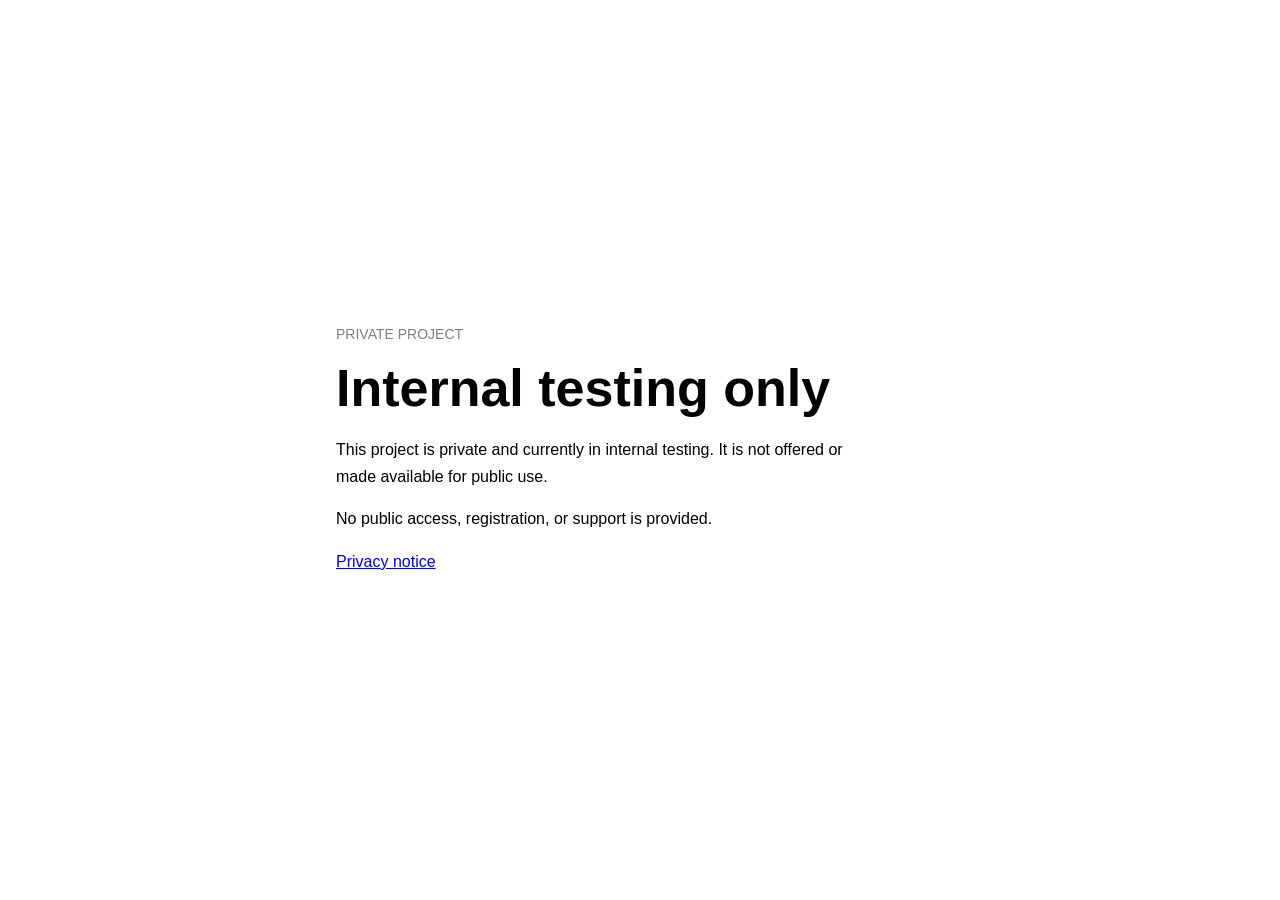
==== index.html @ 3c557b7e "Publish minimal static pages" ====
<!doctype html>
<html lang="en">
<head>
  <meta charset="utf-8">
  <meta name="viewport" content="width=device-width, initial-scale=1">
  <meta name="robots" content="noindex, nofollow, noarchive, nosnippet, noimageindex">
  <title>Private Project</title>
  <style>
    :root {
      color-scheme: light dark;
      font-family: -apple-system, BlinkMacSystemFont, "Segoe UI", sans-serif;
      background: Canvas;
      color: CanvasText;
    }

    body {
      min-height: 100vh;
      margin: 0;
      display: grid;
      place-items: center;
    }

    main {
      width: min(38rem, calc(100% - 3rem));
      padding: 3rem 0;
    }

    p {
      max-width: 34rem;
      line-height: 1.65;
    }

    .label {
      color: GrayText;
      font-size: 0.875rem;
      text-transform: uppercase;
    }

    h1 {
      margin: 0.5rem 0 1.25rem;
      font-size: clamp(2rem, 8vw, 3.25rem);
      line-height: 1.1;
    }

    a {
      color: LinkText;
    }
  </style>
</head>
<body>
  <main>
    <p class="label">Private project</p>
    <h1>Internal testing only</h1>
    <p>This project is private and currently in internal testing. It is not offered or made available for public use.</p>
    <p>No public access, registration, or support is provided.</p>
    <p><a href="./privacy.html">Privacy notice</a></p>
  </main>
</body>
</html>
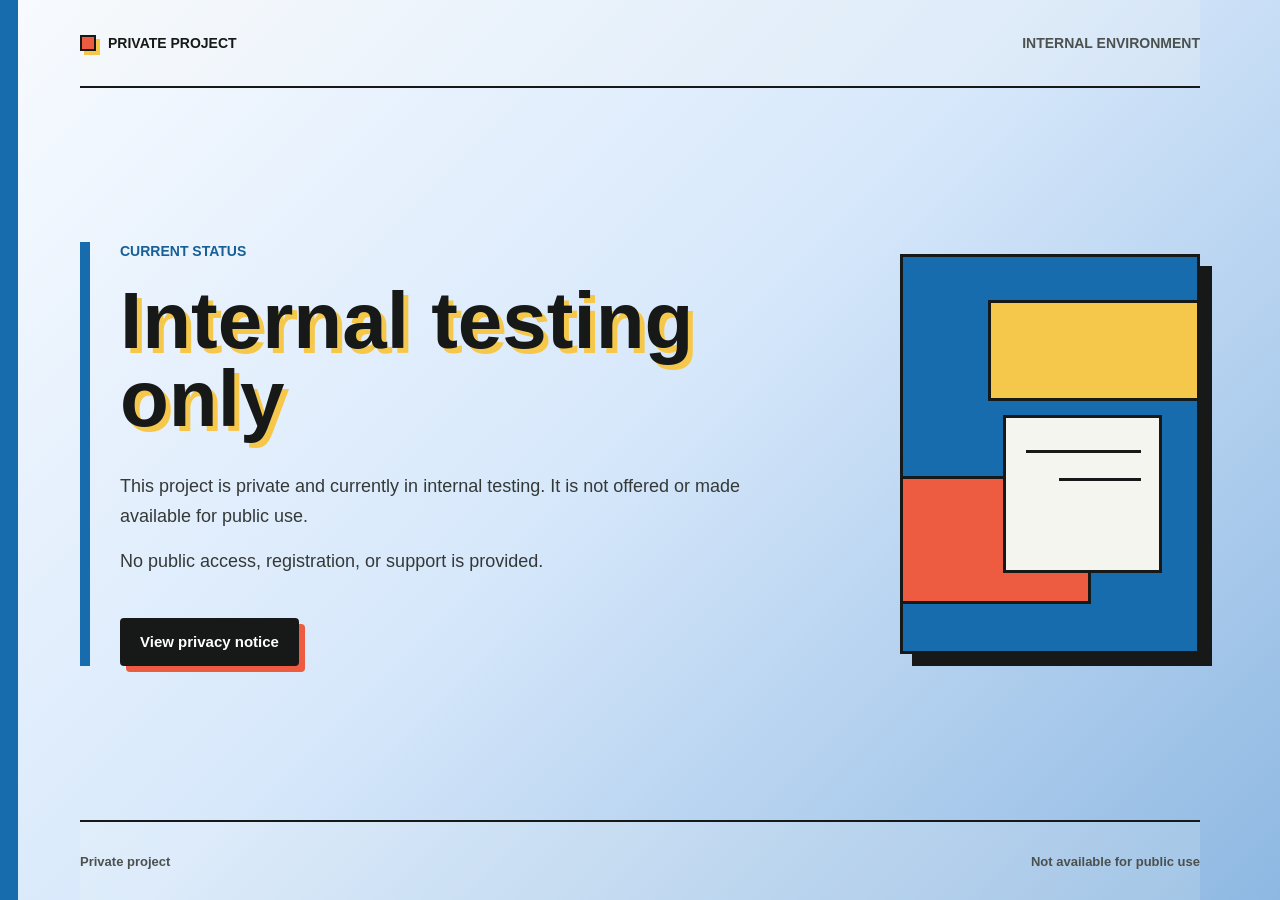
==== commit 228c27ef: "Refresh GitHub Pages visual design" ====
--- a/index.html
+++ b/index.html
@@ -5,55 +5,35 @@
   <meta name="viewport" content="width=device-width, initial-scale=1">
   <meta name="robots" content="noindex, nofollow, noarchive, nosnippet, noimageindex">
   <title>Private Project</title>
-  <style>
-    :root {
-      color-scheme: light dark;
-      font-family: -apple-system, BlinkMacSystemFont, "Segoe UI", sans-serif;
-      background: Canvas;
-      color: CanvasText;
-    }
-
-    body {
-      min-height: 100vh;
-      margin: 0;
-      display: grid;
-      place-items: center;
-    }
-
-    main {
-      width: min(38rem, calc(100% - 3rem));
-      padding: 3rem 0;
-    }
-
-    p {
-      max-width: 34rem;
-      line-height: 1.65;
-    }
-
-    .label {
-      color: GrayText;
-      font-size: 0.875rem;
-      text-transform: uppercase;
-    }
-
-    h1 {
-      margin: 0.5rem 0 1.25rem;
-      font-size: clamp(2rem, 8vw, 3.25rem);
-      line-height: 1.1;
-    }
-
-    a {
-      color: LinkText;
-    }
-  </style>
+  <link rel="stylesheet" href="./styles.css">
 </head>
 <body>
-  <main>
-    <p class="label">Private project</p>
-    <h1>Internal testing only</h1>
-    <p>This project is private and currently in internal testing. It is not offered or made available for public use.</p>
-    <p>No public access, registration, or support is provided.</p>
-    <p><a href="./privacy.html">Privacy notice</a></p>
-  </main>
+  <div class="page home">
+    <header class="topbar">
+      <p class="identity"><span class="identity-mark" aria-hidden="true"></span>Private project</p>
+      <p class="state">Internal environment</p>
+    </header>
+
+    <main class="content">
+      <section class="copy" aria-labelledby="page-title">
+        <p class="kicker">Current status</p>
+        <h1 id="page-title">Internal testing only</h1>
+        <p class="summary">This project is private and currently in internal testing. It is not offered or made available for public use.</p>
+        <p class="summary">No public access, registration, or support is provided.</p>
+        <a class="action" href="./privacy.html">View privacy notice</a>
+      </section>
+
+      <div class="art" aria-hidden="true">
+        <span class="art-panel"></span>
+        <span class="art-line art-line-one"></span>
+        <span class="art-line art-line-two"></span>
+      </div>
+    </main>
+
+    <footer class="footer">
+      <p>Private project</p>
+      <p>Not available for public use</p>
+    </footer>
+  </div>
 </body>
 </html>
--- a/styles.css
+++ b/styles.css
@@ -0,0 +1,364 @@
+:root {
+  color-scheme: light;
+  font-family: Inter, ui-sans-serif, -apple-system, BlinkMacSystemFont, "Segoe UI", sans-serif;
+  background: #f4f5ef;
+  color: #171918;
+}
+
+* {
+  box-sizing: border-box;
+}
+
+html {
+  min-width: 320px;
+  background: #f4f5ef;
+}
+
+body {
+  min-height: 100vh;
+  min-height: 100svh;
+  margin: 0;
+  background: #f4f5ef;
+}
+
+.page {
+  position: relative;
+  min-height: 100vh;
+  min-height: 100svh;
+  overflow: hidden;
+}
+
+.home {
+  background: linear-gradient(135deg, #f8fbff 0%, #d7e8fb 48%, #8eb8e2 100%);
+}
+
+.privacy {
+  background: linear-gradient(135deg, #f6fbf5 0%, #d2ecda 48%, #82c29b 100%);
+}
+
+.page::before {
+  position: fixed;
+  inset: 0 auto 0 0;
+  width: 18px;
+  background: #176cad;
+  content: "";
+}
+
+.privacy::before {
+  background: #11766f;
+}
+
+.topbar,
+.content,
+.footer {
+  width: min(1120px, calc(100% - 64px));
+  margin-inline: auto;
+}
+
+.topbar {
+  min-height: 88px;
+  display: flex;
+  align-items: center;
+  justify-content: space-between;
+  gap: 24px;
+  border-bottom: 2px solid #171918;
+  background: rgba(244, 245, 239, 0.22);
+}
+
+.identity,
+.state {
+  display: inline-flex;
+  align-items: center;
+  gap: 12px;
+  margin: 0;
+  font-size: 0.875rem;
+  font-weight: 800;
+  line-height: 1.2;
+  text-transform: uppercase;
+}
+
+.identity-mark {
+  width: 16px;
+  height: 16px;
+  background: #ed5b40;
+  border: 2px solid #171918;
+  box-shadow: 4px 4px 0 #f5c84c;
+}
+
+.state {
+  color: #4b514f;
+  font-weight: 650;
+}
+
+.content {
+  min-height: calc(100vh - 168px);
+  min-height: calc(100svh - 168px);
+  display: grid;
+  grid-template-columns: minmax(0, 1fr) 300px;
+  align-items: center;
+  gap: 80px;
+  padding-block: 64px;
+}
+
+.copy {
+  max-width: 700px;
+  padding-left: 30px;
+  border-left: 10px solid #176cad;
+}
+
+.privacy .copy {
+  border-left-color: #11766f;
+}
+
+.kicker {
+  margin: 0 0 22px;
+  color: #175f97;
+  font-size: 0.875rem;
+  font-weight: 800;
+  line-height: 1.3;
+  text-transform: uppercase;
+}
+
+.privacy .kicker {
+  color: #0d665f;
+}
+
+h1 {
+  max-width: 760px;
+  margin: 0 0 32px;
+  font-size: 5rem;
+  font-weight: 850;
+  line-height: 0.98;
+  text-shadow: 5px 5px 0 #f5c84c;
+}
+
+.summary {
+  max-width: 620px;
+  margin: 0 0 14px;
+  color: #343937;
+  font-size: 1.125rem;
+  line-height: 1.7;
+}
+
+.action {
+  display: inline-flex;
+  align-items: center;
+  min-height: 48px;
+  margin-top: 28px;
+  padding: 11px 18px;
+  border: 2px solid #171918;
+  border-radius: 4px;
+  background: #171918;
+  box-shadow: 6px 6px 0 #ed5b40;
+  color: #ffffff;
+  font-size: 0.9375rem;
+  font-weight: 750;
+  line-height: 1.2;
+  text-decoration: none;
+  transition: box-shadow 160ms ease, transform 160ms ease;
+}
+
+.action:hover {
+  box-shadow: 3px 3px 0 #ed5b40;
+  transform: translate(3px, 3px);
+}
+
+.action:focus-visible {
+  outline: 3px solid #176cad;
+  outline-offset: 5px;
+}
+
+.privacy .action:focus-visible {
+  outline-color: #11766f;
+}
+
+.art {
+  position: relative;
+  width: 100%;
+  aspect-ratio: 3 / 4;
+  border: 3px solid #171918;
+  background: #176cad;
+  box-shadow: 12px 12px 0 #171918;
+}
+
+.art::before,
+.art::after {
+  position: absolute;
+  content: "";
+}
+
+.art::before {
+  top: 11%;
+  right: -3px;
+  width: 70%;
+  height: 24%;
+  border: 3px solid #171918;
+  background: #f5c84c;
+}
+
+.art::after {
+  bottom: 12%;
+  left: -3px;
+  width: 63%;
+  height: 31%;
+  border: 3px solid #171918;
+  background: #ed5b40;
+}
+
+.art-panel {
+  position: absolute;
+  top: 40%;
+  right: 12%;
+  z-index: 1;
+  width: 54%;
+  aspect-ratio: 1;
+  border: 3px solid #171918;
+  background: #f4f5ef;
+}
+
+.art-line {
+  position: absolute;
+  z-index: 2;
+  height: 3px;
+  background: #171918;
+}
+
+.art-line-one {
+  top: 49%;
+  right: 19%;
+  width: 39%;
+}
+
+.art-line-two {
+  top: 56%;
+  right: 19%;
+  width: 28%;
+}
+
+.privacy .art {
+  background: #11766f;
+}
+
+.privacy .art::before {
+  top: auto;
+  right: auto;
+  bottom: 10%;
+  left: -3px;
+  width: 74%;
+  height: 23%;
+  background: #11766f;
+}
+
+.privacy .art::after {
+  top: 12%;
+  right: -3px;
+  bottom: auto;
+  left: auto;
+  width: 61%;
+  height: 34%;
+  background: #f5c84c;
+}
+
+.privacy .art-panel {
+  top: 38%;
+  right: auto;
+  left: 11%;
+}
+
+.privacy .art-line-one,
+.privacy .art-line-two {
+  right: auto;
+  left: 18%;
+}
+
+.footer {
+  min-height: 80px;
+  display: flex;
+  align-items: center;
+  justify-content: space-between;
+  gap: 24px;
+  border-top: 2px solid #171918;
+  color: #4b514f;
+  font-size: 0.8125rem;
+  font-weight: 650;
+  background: rgba(244, 245, 239, 0.16);
+}
+
+.footer p {
+  margin: 0;
+}
+
+@media (max-width: 800px) {
+  .page::before {
+    width: 9px;
+  }
+
+  .topbar,
+  .content,
+  .footer {
+    width: min(100% - 40px, 620px);
+  }
+
+  .topbar {
+    min-height: 76px;
+  }
+
+  .state {
+    display: none;
+  }
+
+  .content {
+    min-height: auto;
+    grid-template-columns: 1fr;
+    gap: 56px;
+    padding-block: 56px 68px;
+  }
+
+  .copy {
+    padding-left: 20px;
+    border-left-width: 7px;
+  }
+
+  h1 {
+    font-size: 3.25rem;
+    text-shadow: 4px 4px 0 #f5c84c;
+  }
+
+  .summary {
+    font-size: 1rem;
+  }
+
+  .art {
+    width: min(76vw, 300px);
+    justify-self: center;
+  }
+
+  .footer {
+    min-height: 72px;
+  }
+}
+
+@media (max-width: 420px) {
+  .topbar,
+  .content,
+  .footer {
+    width: calc(100% - 30px);
+  }
+
+  h1 {
+    font-size: 2.75rem;
+  }
+
+  .footer {
+    align-items: flex-start;
+    flex-direction: column;
+    justify-content: center;
+    gap: 4px;
+  }
+}
+
+@media (prefers-reduced-motion: reduce) {
+  .action {
+    transition: none;
+  }
+}
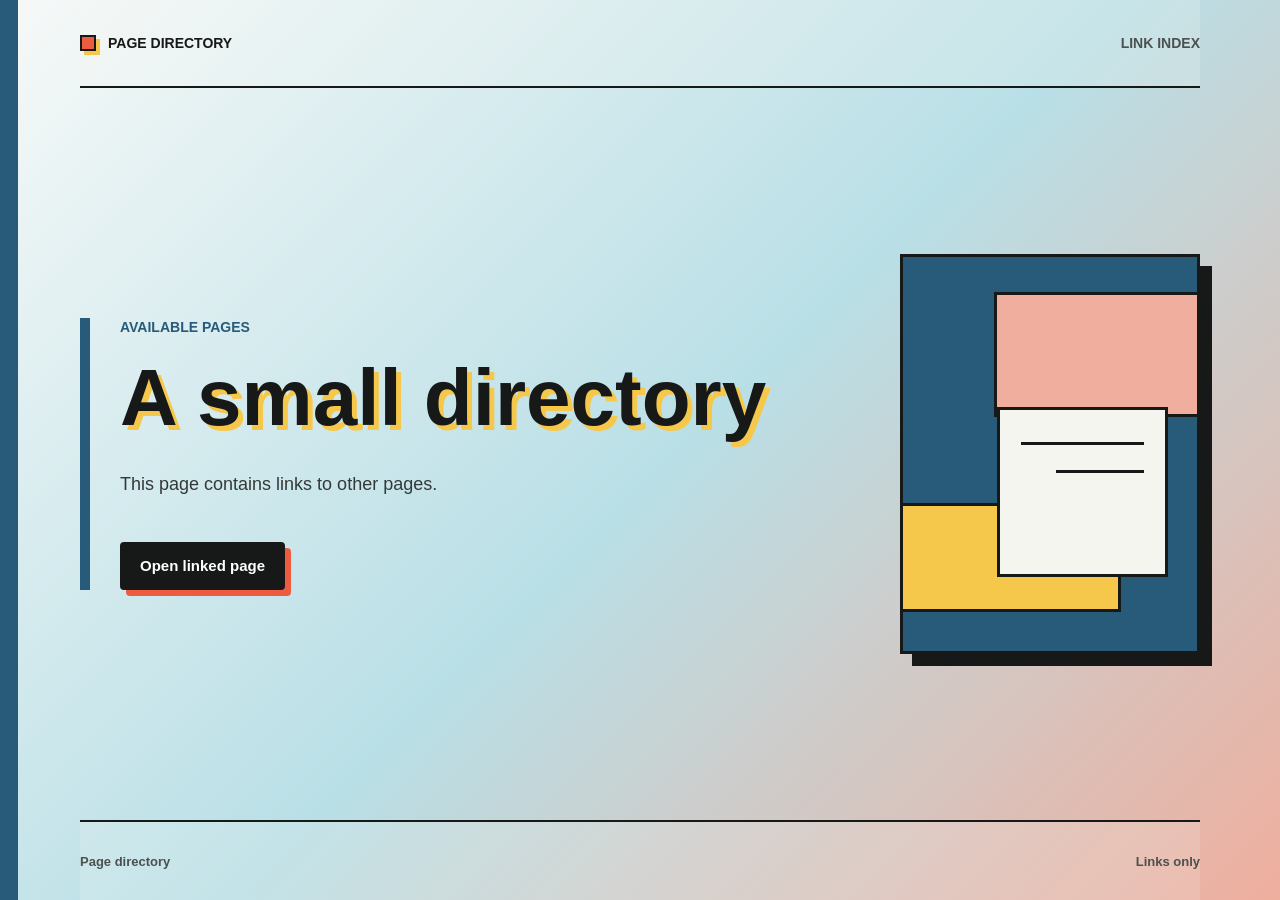
==== commit d36d1a7b: "Reorganize Pages site hierarchy" ====
--- a/index.html
+++ b/index.html
@@ -4,23 +4,23 @@
   <meta charset="utf-8">
   <meta name="viewport" content="width=device-width, initial-scale=1">
   <meta name="robots" content="noindex, nofollow, noarchive, nosnippet, noimageindex">
-  <title>Private Project</title>
+  <title>Page Directory</title>
+  <link rel="icon" href="./favicon.svg" type="image/svg+xml">
   <link rel="stylesheet" href="./styles.css">
 </head>
 <body>
-  <div class="page home">
+  <div class="page directory">
     <header class="topbar">
-      <p class="identity"><span class="identity-mark" aria-hidden="true"></span>Private project</p>
-      <p class="state">Internal environment</p>
+      <p class="identity"><span class="identity-mark" aria-hidden="true"></span>Page directory</p>
+      <p class="state">Link index</p>
     </header>
 
     <main class="content">
       <section class="copy" aria-labelledby="page-title">
-        <p class="kicker">Current status</p>
-        <h1 id="page-title">Internal testing only</h1>
-        <p class="summary">This project is private and currently in internal testing. It is not offered or made available for public use.</p>
-        <p class="summary">No public access, registration, or support is provided.</p>
-        <a class="action" href="./privacy.html">View privacy notice</a>
+        <p class="kicker">Available pages</p>
+        <h1 id="page-title">A small directory</h1>
+        <p class="summary">This page contains links to other pages.</p>
+        <a class="action" href="./private-project/">Open linked page</a>
       </section>
 
       <div class="art" aria-hidden="true">
@@ -31,8 +31,8 @@
     </main>
 
     <footer class="footer">
-      <p>Private project</p>
-      <p>Not available for public use</p>
+      <p>Page directory</p>
+      <p>Links only</p>
     </footer>
   </div>
 </body>
--- a/styles.css
+++ b/styles.css
@@ -34,6 +34,14 @@
 
 .privacy {
   background: linear-gradient(135deg, #f6fbf5 0%, #d2ecda 48%, #82c29b 100%);
+}
+
+.directory {
+  background: linear-gradient(135deg, #f7f9f8 0%, #b9dfe6 52%, #efae9e 100%);
+}
+
+.deprecated {
+  background: linear-gradient(135deg, #f4fbf8 0%, #a9d9cf 50%, #efa28f 100%);
 }
 
 .page::before {
@@ -46,6 +54,14 @@
 
 .privacy::before {
   background: #11766f;
+}
+
+.directory::before {
+  background: #285a79;
+}
+
+.deprecated::before {
+  background: #c74d39;
 }
 
 .topbar,
@@ -110,6 +126,14 @@
   border-left-color: #11766f;
 }
 
+.directory .copy {
+  border-left-color: #285a79;
+}
+
+.deprecated .copy {
+  border-left-color: #c74d39;
+}
+
 .kicker {
   margin: 0 0 22px;
   color: #175f97;
@@ -123,6 +147,14 @@
   color: #0d665f;
 }
 
+.directory .kicker {
+  color: #285a79;
+}
+
+.deprecated .kicker {
+  color: #a63e2e;
+}
+
 h1 {
   max-width: 760px;
   margin: 0 0 32px;
@@ -130,6 +162,12 @@
   font-weight: 850;
   line-height: 0.98;
   text-shadow: 5px 5px 0 #f5c84c;
+}
+
+.deprecated h1 {
+  font-size: 4rem;
+  line-height: 1.08;
+  text-shadow: 5px 5px 0 #efae9e;
 }
 
 .summary {
@@ -172,6 +210,14 @@
   outline-color: #11766f;
 }
 
+.directory .action:focus-visible {
+  outline-color: #285a79;
+}
+
+.deprecated .action:focus-visible {
+  outline-color: #c74d39;
+}
+
 .art {
   position: relative;
   width: 100%;
@@ -239,6 +285,14 @@
   background: #11766f;
 }
 
+.directory .art {
+  background: #285a79;
+}
+
+.deprecated .art {
+  background: #c74d39;
+}
+
 .privacy .art::before {
   top: auto;
   right: auto;
@@ -269,6 +323,69 @@
 .privacy .art-line-two {
   right: auto;
   left: 18%;
+}
+
+.directory .art::before {
+  top: 9%;
+  right: -3px;
+  width: 68%;
+  height: 30%;
+  background: #efae9e;
+}
+
+.directory .art::after {
+  bottom: 10%;
+  left: -3px;
+  width: 73%;
+  height: 26%;
+  background: #f5c84c;
+}
+
+.directory .art-panel {
+  top: 38%;
+  right: 10%;
+  width: 58%;
+}
+
+.directory .art-line-one {
+  top: 47%;
+  right: 18%;
+  width: 42%;
+}
+
+.directory .art-line-two {
+  top: 54%;
+  right: 18%;
+  width: 30%;
+}
+
+.deprecated .art::before {
+  top: 10%;
+  right: -3px;
+  width: 71%;
+  height: 25%;
+  background: #a9d9cf;
+}
+
+.deprecated .art::after {
+  bottom: 9%;
+  left: -3px;
+  width: 67%;
+  height: 34%;
+  background: #f5c84c;
+}
+
+.deprecated .art-panel {
+  top: 38%;
+  right: 12%;
+}
+
+.deprecated .art-line-one {
+  top: 48%;
+}
+
+.deprecated .art-line-two {
+  top: 55%;
 }
 
 .footer {
@@ -324,6 +441,11 @@
     text-shadow: 4px 4px 0 #f5c84c;
   }
 
+  .deprecated h1 {
+    font-size: 2.75rem;
+    text-shadow: 4px 4px 0 #efae9e;
+  }
+
   .summary {
     font-size: 1rem;
   }
@@ -349,6 +471,10 @@
     font-size: 2.75rem;
   }
 
+  .deprecated h1 {
+    font-size: 2.35rem;
+  }
+
   .footer {
     align-items: flex-start;
     flex-direction: column;
